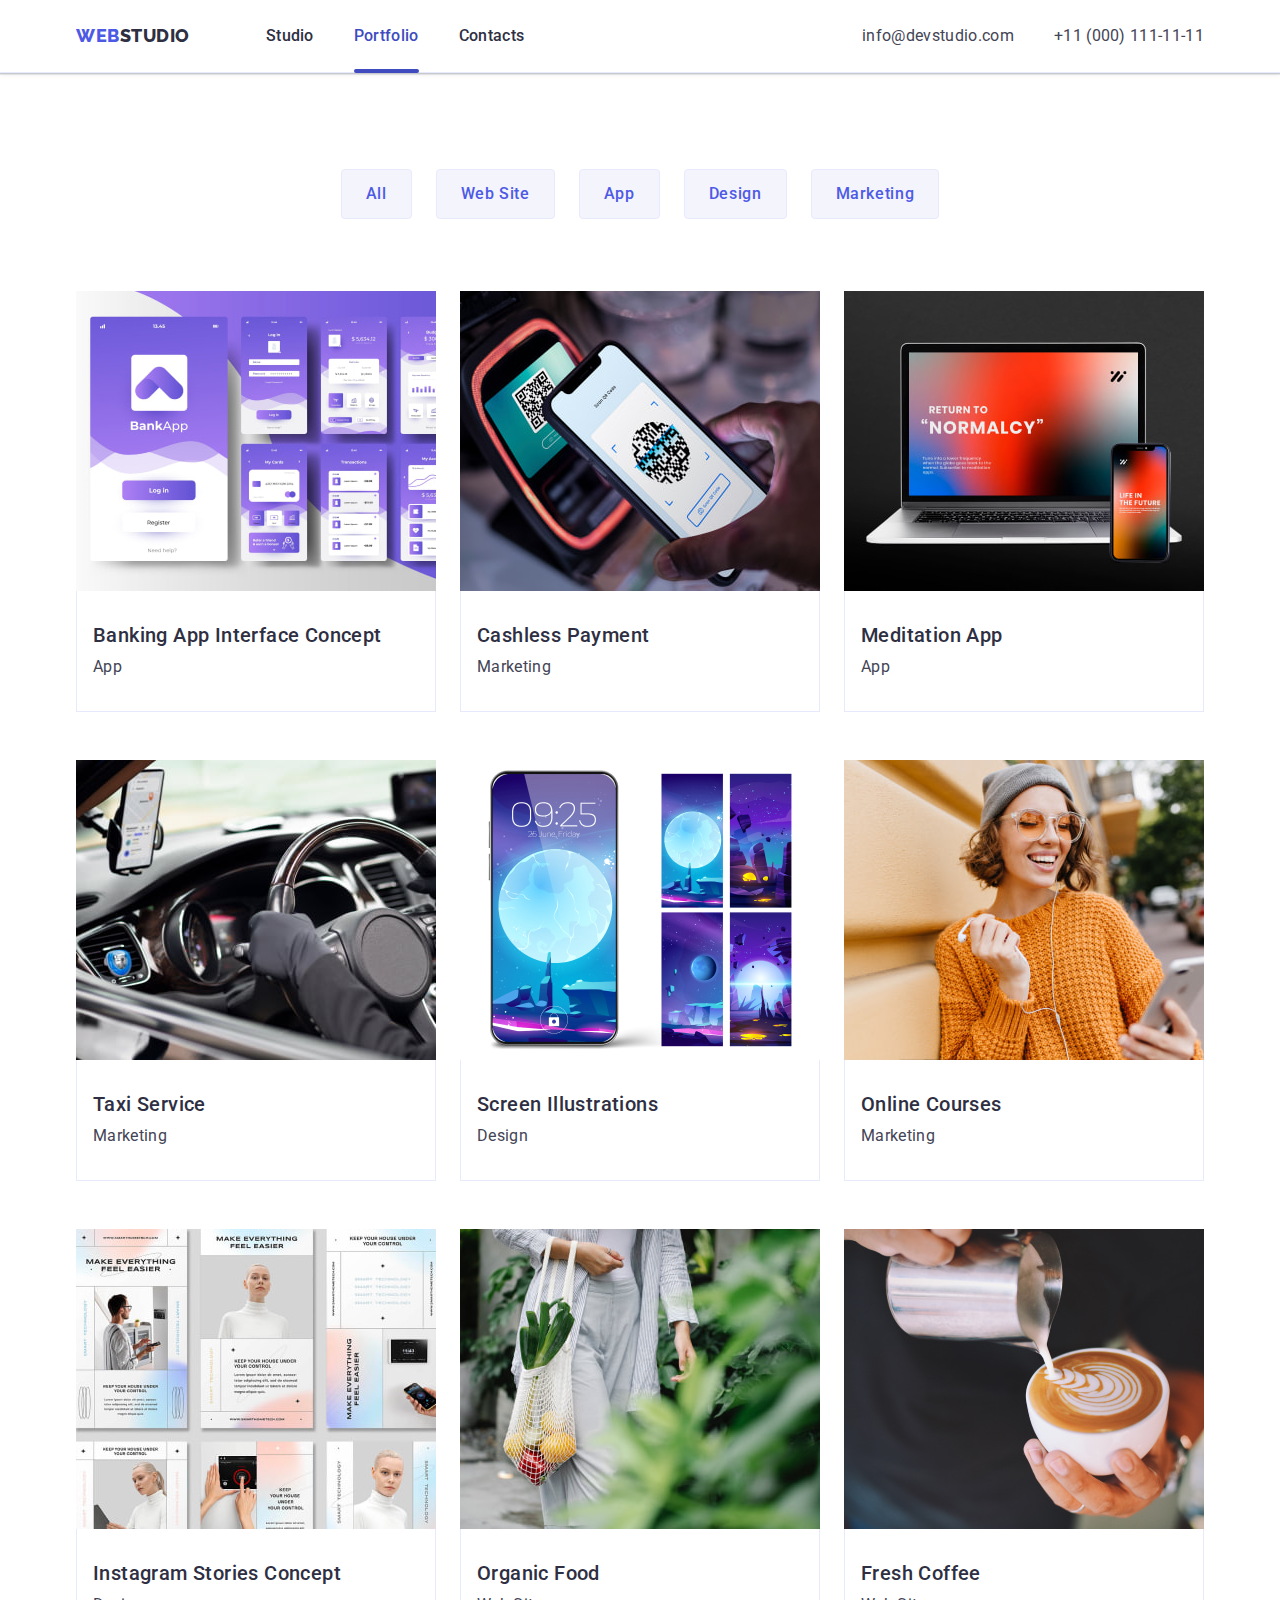
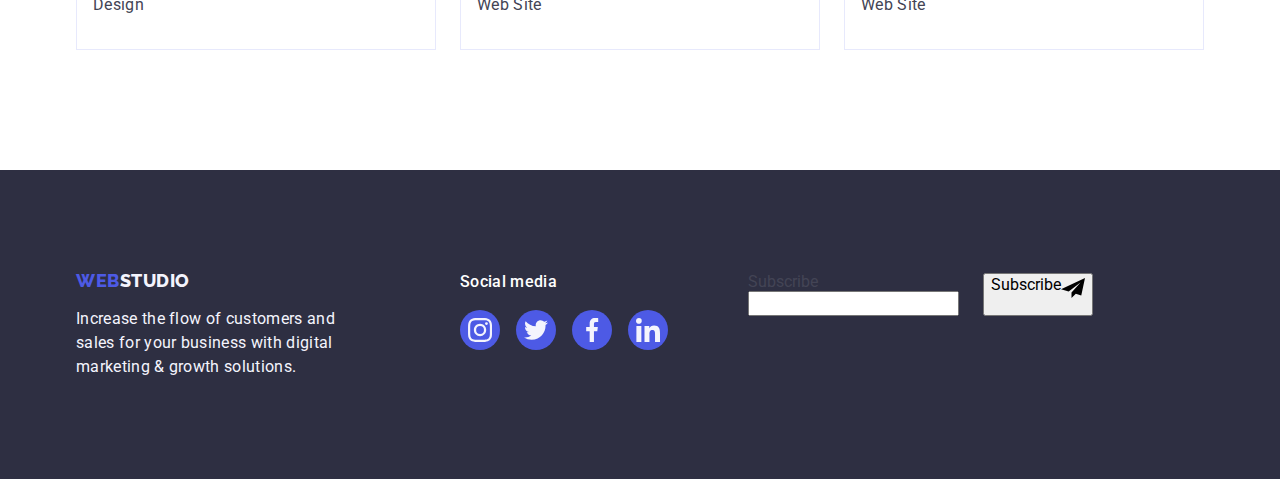
==== portfolio.html @ 2c48c75a "added new icons and update project files" ====
<!DOCTYPE html>
<html lang="en">
  <head>
    <meta charset="UTF-8" />
    <meta name="viewport" content="width=device-width, initial-scale=1.0" />
    <link rel="preconnect" href="https://fonts.googleapis.com" />
    <link rel="preconnect" href="https://fonts.gstatic.com" crossorigin />
    <link
      href="https://fonts.googleapis.com/css2?family=Raleway:wght@800&family=Roboto:wght@400;500;700;900&display=swap"
      rel="stylesheet"
    />
    <link
      rel="stylesheet"
      href="https://cdn.jsdelivr.net/npm/modern-normalize@2.0.0/modern-normalize.min.css"
    />
    <link rel="stylesheet" href="./css/styles.css" />
    <title>Portfolio - WebStudio</title>
  </head>
  <body>
    <header class="header">
      <div class="header-container container">
        <nav class="nav">
          <a href="./index.html" class="logo-header link"
            >Web<span class="logo-word">Studio</span></a
          >
          <ul class="nav-list list">
            <li><a href="./index.html" class="nav-list-item link">Studio</a></li>
            <li><a href="./portfolio.html" class="nav-list-item current link">Portfolio</a></li>
            <li><a href="" class="nav-list-item link">Contacts</a></li>
          </ul>
        </nav>
        <address>
          <ul class="header-adress-list list">
            <li>
              <a href="mailto:info@devstudio.com" class="header-adress-item link"
                >info@devstudio.com</a
              >
            </li>
            <li>
              <a href="tel:+110001111111" class="header-adress-item link">+11 (000) 111-11-11</a>
            </li>
          </ul>
        </address>
      </div>
    </header>
    <main>
      <section class="section-portfolio">
        <div class="container">
          <h1 class="visually-hidden">Portfolio section</h1>
          <ul class="portfolio-list-button list">
            <li><button type="button" class="button-portfolio">All</button></li>
            <li><button type="button" class="button-portfolio">Web Site</button></li>
            <li><button type="button" class="button-portfolio">App</button></li>
            <li><button type="button" class="button-portfolio">Design</button></li>
            <li><button type="button" class="button-portfolio">Marketing</button></li>
          </ul>
          <ul class="portfolio-list list">
            <li class="portfolio-list-item">
              <a href="" class="photo-box link"
                ><div class="overlay-box">
                  <img
                    src="./images/portfolio/img-8.jpg"
                    alt="No contact payment"
                    width="360"
                    height="300"
                  />
                  <p class="overlay overlay-text">
                    14 Stylish and User-Friendly App Design Concepts · Task Manager App · Calorie
                    Tracker App · Exotic Fruit Ecommerce App · Cloud Storage App
                  </p>
                </div>
                <div class="portfolio-photo-content">
                  <h2 class="photo-title">Banking App Interface Concept</h2>
                  <p class="photo-text">App</p>
                </div>
              </a>
            </li>
            <li class="portfolio-list-item">
              <a href="" class="photo-box link"
                ><div class="overlay-box">
                  <img
                    src="./images/portfolio/img-7.jpg"
                    alt="No contact payment"
                    width="360"
                    height="300"
                  />
                  <p class="overlay overlay-text">
                    14 Stylish and User-Friendly App Design Concepts · Task Manager App · Calorie
                    Tracker App · Exotic Fruit Ecommerce App · Cloud Storage App
                  </p>
                </div>
                <div class="portfolio-photo-content">
                  <h2 class="photo-title">Cashless Payment</h2>
                  <p class="photo-text">Marketing</p>
                </div>
              </a>
            </li>
            <li class="portfolio-list-item">
              <a href="" class="photo-box link"
                ><div class="overlay-box">
                  <img
                    src="./images/portfolio/img-6.jpg"
                    alt="No contact payment"
                    width="360"
                    height="300"
                  />
                  <p class="overlay overlay-text">
                    14 Stylish and User-Friendly App Design Concepts · Task Manager App · Calorie
                    Tracker App · Exotic Fruit Ecommerce App · Cloud Storage App
                  </p>
                </div>
                <div class="portfolio-photo-content">
                  <h2 class="photo-title">Meditation App</h2>
                  <p class="photo-text">App</p>
                </div>
              </a>
            </li>
            <li class="portfolio-list-item">
              <a href="" class="photo-box link"
                ><div class="overlay-box">
                  <img
                    src="./images/portfolio/img-5.jpg"
                    alt="Taxi serviceicons"
                    width="360"
                    height="300"
                  />
                  <p class="overlay overlay-text">
                    14 Stylish and User-Friendly App Design Concepts · Task Manager App · Calorie
                    Tracker App · Exotic Fruit Ecommerce App · Cloud Storage App
                  </p>
                </div>
                <div class="portfolio-photo-content">
                  <h2 class="photo-title">Taxi Service</h2>
                  <p class="photo-text">Marketing</p>
                </div>
              </a>
            </li>
            <li class="portfolio-list-item">
              <a href="" class="photo-box link"
                ><div class="overlay-box">
                  <img
                    src="./images/portfolio/img-4.jpg"
                    alt="No contact payment"
                    width="360"
                    height="300"
                  />
                  <p class="overlay overlay-text">
                    14 Stylish and User-Friendly App Design Concepts · Task Manager App · Calorie
                    Tracker App · Exotic Fruit Ecommerce App · Cloud Storage App
                  </p>
                </div>
                <div class="portfolio-photo-content">
                  <h2 class="photo-title">Screen Illustrations</h2>
                  <p class="photo-text">Design</p>
                </div>
              </a>
            </li>
            <li class="portfolio-list-item">
              <a href="" class="photo-box link"
                ><div class="overlay-box">
                  <img
                    src="./images/portfolio/img-3.jpg"
                    alt="No contact payment"
                    width="360"
                    height="300"
                  />
                  <p class="overlay overlay-text">
                    14 Stylish and User-Friendly App Design Concepts · Task Manager App · Calorie
                    Tracker App · Exotic Fruit Ecommerce App · Cloud Storage App
                  </p>
                </div>
                <div class="portfolio-photo-content">
                  <h2 class="photo-title">Online Courses</h2>
                  <p class="photo-text">Marketing</p>
                </div>
              </a>
            </li>
            <li class="portfolio-list-item">
              <a href="" class="photo-box link"
                ><div class="overlay-box">
                  <img
                    src="./images/portfolio/img-2.jpg"
                    alt="No contact payment"
                    width="360"
                    height="300"
                  />
                  <p class="overlay overlay-text">
                    14 Stylish and User-Friendly App Design Concepts · Task Manager App · Calorie
                    Tracker App · Exotic Fruit Ecommerce App · Cloud Storage App
                  </p>
                </div>
                <div class="portfolio-photo-content">
                  <h2 class="photo-title">Instagram Stories Concept</h2>
                  <p class="photo-text">Design</p>
                </div>
              </a>
            </li>
            <li class="portfolio-list-item">
              <a href="" class="photo-box link"
                ><div class="overlay-box">
                  <img
                    src="./images/portfolio/img-1.jpg"
                    alt="No contact payment"
                    width="360"
                    height="300"
                  />
                  <p class="overlay overlay-text">
                    14 Stylish and User-Friendly App Design Concepts · Task Manager App · Calorie
                    Tracker App · Exotic Fruit Ecommerce App · Cloud Storage App
                  </p>
                </div>
                <div class="portfolio-photo-content">
                  <h2 class="photo-title">Organic Food</h2>
                  <p class="photo-text">Web Site</p>
                </div>
              </a>
            </li>
            <li class="portfolio-list-item">
              <a href="" class="photo-box link"
                ><div class="overlay-box">
                  <img
                    src="./images/portfolio/img.jpg"
                    alt="No contact payment"
                    width="360"
                    height="300"
                  />
                  <p class="overlay overlay-text">
                    14 Stylish and User-Friendly App Design Concepts · Task Manager App · Calorie
                    Tracker App · Exotic Fruit Ecommerce App · Cloud Storage App
                  </p>
                </div>
                <div class="portfolio-photo-content">
                  <h2 class="photo-title">Fresh Coffee</h2>
                  <p class="photo-text">Web Site</p>
                </div>
              </a>
            </li>
          </ul>
        </div>
      </section>
    </main>
    <footer class="footer-back">
      <div class="footer-container container">
        <div class="footer-container-main">
          <a href="./index.html" class="footer-logo link"
            >Web<span class="footer-logo-word">Studio</span></a
          >
          <p class="footer-text">
            Increase the flow of customers and sales for your business with digital marketing &
            growth solutions.
          </p>
        </div>
        <div class="footer-container-media">
          <p class="footer-media-text">Social media</p>
          <ul class="footer-icons-list list">
            <li class="footer-icon-item">
              <a href="https://www.instagram.com/" target="_blank" class="footer-icon-circle link">
                <svg class="footer-icon" width="24" height="24">
                  <use href="./images/icons.svg#icon-instagram"></use>
                </svg>
              </a>
            </li>
            <li class="footer-icon-item">
              <a href="https://twitter.com/" target="_blank" class="footer-icon-circle link">
                <svg class="footer-icon" width="24" height="24">
                  <use href="./images/icons.svg#icon-twitter"></use>
                </svg>
              </a>
            </li>
            <li class="footer-icon-item">
              <a href="https://www.facebook.com/" target="_blank" class="footer-icon-circle link">
                <svg class="footer-icon" width="24" height="24">
                  <use href="./images/icons.svg#icon-facebook"></use>
                </svg>
              </a>
            </li>
            <li class="footer-icon-item">
              <a href="https://www.linkedin.com/" target="_blank" class="footer-icon-circle link">
                <svg class="footer-icon" width="24" height="24">
                  <use href="./images/icons.svg#icon-linkedin"></use>
                </svg>
              </a>
            </li>
          </ul>
        </div>
        <div class="footer-container-contact">
          <form class="subscribe-form">
            <label for="email" class="subscribe-label">Subscribe<input type="email" /></label>
          </form>
          <button class="subscribe-button">
            <span>Subscribe</span>
            <svg class="subscribe-icon" width="24" height="24">
              <use href="./images/icons.svg#icon-subscribe"></use>
            </svg>
          </button>
        </div>
      </div>
    </footer>
  </body>
</html>
---- css/styles.css ----
/*
|====================================
| CSS root
|====================================
*/

:root {
  --color-white: #ffffff;
  --color-iris: #4d5ae5;
  --color-slate: #434455;
  --color-cloud: #f4f4fd;
  --color-navy-blue: #2e2f42;
  --color-ocean: #404bbf;
}

/*
|====================================
| Base styles 
|====================================
*/

body {
  font-family: 'Roboto', sans-serif;
  font-size: 16px;
  color: var(--color-slate);
  background-color: var(--color-white);
}

img {
  display: block;
  max-width: 100%;
  height: auto;
}

h1,
h2,
h3,
h4,
h5,
h6,
p,
ul {
  margin: 0;
  padding: 0;
}

.link {
  text-decoration: none;
  font-style: normal;
}

.list {
  list-style-type: none;
}

.container {
  width: 1158px;
  margin-left: auto;
  margin-right: auto;
  padding-left: 15px;
  padding-right: 15px;
}

.nav {
  display: flex;
  align-items: center;
}

.visually-hidden {
  position: absolute;
  width: 1px;
  height: 1px;
  margin: -1px;
  border: 0;
  padding: 0;
  white-space: nowrap;
  clip-path: inset(100%);
  clip: rect(0 0 0 0);
  overflow: hidden;
}

/*
|====================================
| Header section
|====================================
*/

.logo-header {
  font-family: 'Raleway', sans-serif;
  text-transform: uppercase;
  letter-spacing: 0.03em;
  font-size: 18px;
  line-height: 1.17;
  font-weight: 800;
  color: var(--color-iris);
  margin-right: 76px;
}

.logo-word {
  color: var(--color-navy-blue);
}

.nav-list {
  letter-spacing: 0.02em;
  line-height: 1.5;
  font-weight: 500;
  display: flex;
  gap: 40px;
}

.nav-list-item {
  color: var(--color-navy-blue);
  letter-spacing: 0.02em;
  line-height: 1.5;
  font-weight: 500;
  display: block;
  padding: 24px 0;
  position: relative;
  transition: color 250ms cubic-bezier(0.4, 0, 0.2, 1);
}

.nav-list-item::after {
  display: block;
  content: '';
  position: absolute;
  width: 100%;
  height: 4px;
  left: 0;
  bottom: -1px;
  border-radius: 2px;
}

.nav-list-item.current::after {
  background-color: var(--color-ocean);
}

.nav-list-item.current {
  color: var(--color-ocean);
}

.nav-list-item:hover,
.header-adress-item:hover,
.nav-list-item:focus,
.header-adress-item:focus {
  color: var(--color-ocean);
}

.header-adress-list {
  letter-spacing: 0.02em;
  line-height: 1.5;
  font-style: normal;
  display: flex;
  gap: 40px;
}

.header-adress-item {
  color: var(--color-slate);
  letter-spacing: 0.02em;
  line-height: 1.5;
  font-style: normal;
  display: block;
  transition: color 250ms cubic-bezier(0.4, 0, 0.2, 1);
}

.header-container {
  display: flex;
  height: 72px;
  justify-content: space-between;
  align-items: center;
}

.header {
  border-bottom: 1px solid rgba(231, 233, 252, 1);
  box-shadow: 0px 1px 6px 0px rgba(46, 47, 66, 0.08), 0px 1px 1px 0px rgba(46, 47, 66, 0.16),
    0px 2px 1px 0px rgba(46, 47, 66, 0.08);
}

/*
|====================================
| Footer section
|====================================
*/

.footer-container {
  display: flex;
  align-items: baseline;
}

.footer-container-main {
  margin-right: 120px;
}

.footer-back {
  background-color: var(--color-navy-blue);
  padding: 100px 0;
}

.footer-text {
  color: var(--color-cloud);
  line-height: 1.5;
  letter-spacing: 0.02em;
  max-width: 264px;
}

.footer-logo {
  display: inline-block;
  color: var(--color-iris);
  font-family: 'Raleway', sans-serif;
  font-weight: 800;
  text-transform: uppercase;
  letter-spacing: 0.03em;
  font-size: 18px;
  line-height: 1.17;
  margin-bottom: 16px;
}

.footer-logo-word {
  color: var(--color-cloud);
}

.footer-container-media {
  margin-right: 80px;
}

.footer-media-text {
  color: #fff;
  font-size: 16px;
  font-style: normal;
  font-weight: 500;
  line-height: 1.5;
  letter-spacing: 0.32px;
  margin-bottom: 16px;
}

.footer-icons-list {
  display: flex;
  gap: 16px;
}

.footer-icon-item {
  flex-basis: calc((100% - 48px) / 4);
}

.footer-icon-circle {
  width: 40px;
  height: 40px;
  border-radius: 50%;
  display: flex;
  align-items: center;
  justify-content: center;
  background-color: var(--color-iris);
  transition: background-color 250ms cubic-bezier(0.4, 0, 0.2, 1);
}

.footer-icon {
  fill: var(--color-cloud);
}

.footer-icon-circle:hover,
.footer-icon-circle:focus {
  background-color: #31d0aa;
}

.footer-container-contact {
  display: flex;
  gap: 24px;
}

.subscribe-button {
  display: flex;
}

.subscribe-label {
  display: flex;
  flex-direction: column;
}

/*
|====================================
| Index.html
|====================================
*/

/*
|====================================
| Hero section
|====================================
*/

.hero {
  background-color: var(--color-navy-blue);
  background-image: linear-gradient(rgba(46, 47, 66, 0.7), rgba(46, 47, 66, 0.7)),
    url(../images/hero/hero-bg.jpg);
  background-repeat: no-repeat;
  background-position: center;
  background-size: cover;
  max-width: 1440px;
  margin: 0 auto;
  padding: 188px 0;
}

.title-hero {
  max-width: 496px;
  margin-left: auto;
  margin-right: auto;
  font-size: 56px;
  color: var(--color-white);
  font-weight: 700;
  text-align: center;
  letter-spacing: 0.02em;
  line-height: 1.07;
}

.button-index {
  font-family: 'Roboto', sans-serif;
  font-size: 16px;
  line-height: 1.5;
  font-weight: 500;
  background-color: var(--color-iris);
  display: block;
  border: none;
  border-radius: 4px;
  letter-spacing: 0.04em;
  color: var(--color-white);
  cursor: pointer;
  height: 56px;
  min-width: 169px;
  margin-left: auto;
  margin-right: auto;
  box-shadow: 0px 4px 4px 0px rgba(0, 0, 0, 0.15);
  margin-top: 48px;
  transition: background-color 250ms cubic-bezier(0.4, 0, 0.2, 1);
}

.button-index:hover,
.button-index:focus {
  background-color: var(--color-ocean);
}

/*
|====================================
| Benefits section
|====================================
*/

.text-benefits {
  color: var(--color-slate);
  line-height: 1.5;
  letter-spacing: 0.02em;
}

.benefits-section {
  padding: 120px 0;
}

.benefits-list-icon {
  flex-basis: calc((100% - 3 * 24px) / 4);
}

.benefits-list-item {
  flex-basis: calc((100% - 3 * 24px) / 4);
}

.benefits-list {
  display: flex;
  gap: 24px;
  padding: 0px;
}

.benefits-icons-box {
  display: flex;
  align-items: center;
  justify-content: center;
  height: 112px;
  margin-bottom: 8px;
  border-radius: 4px;
  background-color: var(--color-cloud);
}

.title-benefits {
  font-size: 20px;
  font-weight: 500;
  letter-spacing: 0.02em;
  line-height: 1.2;
  align-items: flex-start;
  color: var(--color-navy-blue);
  margin-bottom: 8px;
}

/*
|====================================
| Offer section
|====================================
*/

.title-offer {
  font-size: 36px;
  letter-spacing: 0.02em;
  font-weight: 700;
  line-height: 1.11;
  text-align: center;
  text-transform: capitalize;
  color: var(--color-navy-blue);
  margin-bottom: 72px;
}

.offer-list {
  display: flex;
  gap: 24px;
  padding: 0;
}

.offer-section {
  padding-bottom: 120px;
}

.offer-list-item {
  flex-basis: calc((100% - 3 * 16px) / 3);
}

/*
|====================================
| Team section
|====================================
*/

.title-team {
  font-size: 36px;
  letter-spacing: 0.02em;
  font-weight: 700;
  line-height: 1.11;
  text-align: center;
  text-transform: capitalize;
  color: var(--color-navy-blue);
  margin-bottom: 72px;
}

.title-team-list {
  font-size: 20px;
  font-weight: 500;
  letter-spacing: 0.02em;
  line-height: 1.2;
  text-align: center;
  color: var(--color-navy-blue);
  margin-bottom: 8px;
}

.section-team {
  background-color: #f4f4fd;
  color: var(--color-navy-blue);
  padding: 120px 0;
}

.text-team {
  color: var(--color-slate);
  letter-spacing: 0.02em;
  line-height: 1.5;
  text-align: center;
  margin-bottom: 8px;
}

.team-list {
  display: flex;
  gap: 24px;
  padding: 0;
}

.team-icon-circle:hover,
.team-icon-circle:focus {
  background-color: var(--color-ocean);
}

.team-list-item {
  background-color: var(--color-white);
  box-shadow: 0px 2px 1px 0px rgba(46, 47, 66, 0.08), 0px 1px 1px 0px rgba(46, 47, 66, 0.16),
    0px 1px 6px 0px rgba(46, 47, 66, 0.08);
  border-radius: 0px 0px 4px 4px;
  flex-basis: calc((100% - 72px) / 4);
}

.team-icons-list {
  display: flex;
  gap: 24px;
  justify-content: center;
}

.team-icon {
  fill: var(--color-cloud);
}

.team-icon-circle {
  width: 40px;
  height: 40px;
  border-radius: 50%;
  display: flex;
  align-items: center;
  justify-content: center;
  background-color: var(--color-iris);
  transition: background-color 250ms cubic-bezier(0.4, 0, 0.2, 1);
}

.team-photo-content {
  padding: 32px 0;
}

/*
|====================================
| Customers section
|====================================
*/

.customers-section {
  padding: 120px 0;
}

.customers-title {
  text-align: center;
  font-size: 36px;
  font-style: normal;
  font-weight: 700;
  line-height: 1.11;
  letter-spacing: 0.72px;
  text-transform: capitalize;
  margin-bottom: 72px;
  color: var(--color-navy-blue);
}

.customers-list {
  display: flex;
  gap: 24px;

  align-items: center;
  justify-content: center;
}

.customers-list-icon {
  flex-basis: calc((100% - 5 * 24px) / 6);
  height: 88px;
}

.customers-icon-link {
  display: flex;
  align-items: center;
  justify-content: center;
  height: 100%;
  width: 100%;
  color: #8e8f99;
  border: 1px solid #8e8f99;
  border-radius: 4px;
  fill: #8e8f99;
  transition: border-color 250ms cubic-bezier(0.4, 0, 0.2, 1),
    color 250ms cubic-bezier(0.4, 0, 0.2, 1);
}

.customers-icon-link:hover,
.customers-icon-link:focus {
  border-color: var(--color-ocean);
  color: var(--color-ocean);
  fill: var(--color-ocean);
}

.customers-icon {
  fill: currentColor;
}

/*
|====================================
| Portfolio.html
|====================================
*/

.section-portfolio {
  padding: 96px 0 120px 0;
}

.button-portfolio {
  font-family: 'Roboto', sans-serif;
  font-size: 16px;
  line-height: 1.5;
  border: 1px solid rgba(231, 233, 252, 1);
  border-color: #e7e9fc;
  background-color: var(--color-cloud);
  color: #4d5ae5;
  letter-spacing: 0.04em;
  text-align: center;
  font-weight: 500;
  cursor: pointer;
  padding: 12px 24px;
  border-radius: 4px;
  transition: color 250ms cubic-bezier(0.4, 0, 0.2, 1),
    background-color 250ms cubic-bezier(0.4, 0, 0.2, 1),
    border-color 250ms cubic-bezier(0.4, 0, 0.2, 1), box-shadow 250ms cubic-bezier(0.4, 0, 0.2, 1);
}

.button-portfolio:hover,
.button-portfolio:focus {
  box-shadow: 0px 3px 1px rgba(0, 0, 0, 0.1), 0px 2px 1px rgba(0, 0, 0, 0.08),
    0px 2px 2px rgba(0, 0, 0, 0.12);
  color: var(--color-white);
  background-color: var(--color-ocean);
  border: 1px solid transparent;
}

.photo-box {
  display: block;
  transition: box-shadow 250ms cubic-bezier(0.4, 0, 0.2, 1);
}

.photo-box:focus,
.photo-box:hover {
  box-shadow: 0px 1px 6px rgba(46, 47, 66, 0.08), 0px 1px 1px rgba(46, 47, 66, 0.16),
    0px 2px 1px rgba(46, 47, 66, 0.08);
}

.photo-title {
  color: var(--color-navy-blue);
  letter-spacing: 0.02em;
  font-weight: 500;
  font-size: 20px;
  line-height: 1.2;
  margin-bottom: 8px;
}

.photo-text {
  color: var(--color-slate);
  line-height: 1.5;
  letter-spacing: 0.02em;
}

.portfolio-list-button {
  display: flex;
  margin-bottom: 72px;
  gap: 24px;
  justify-content: center;
}

.portfolio-list {
  display: flex;
  flex-wrap: wrap;
  gap: 48px 24px;
  padding-left: 0;
}

.portfolio-list-item {
  flex-basis: calc((100% - 24px * 2) / 3);
}

.portfolio-photo-content {
  padding: 32px 16px;
  border: 1px solid #e7e9fc;
  border-top: none;
}

.overlay {
  position: absolute;
  top: 0;
  left: 0;
  height: 100%;
  width: 100%;
  padding: 40px 32px;
  background-color: var(--color-iris);
  transform: translateY(100%);
  transition: transform 250ms cubic-bezier(0.4, 0, 0.2, 1);
}

.overlay-box {
  position: relative;
  overflow: hidden;
}

.overlay-text {
  color: var(--cloud, #f4f4fd);
  font-size: 16px;
  line-height: 1.5;
  letter-spacing: 0.32px;
}

.photo-box:hover .overlay,
.photo-box:focus .overlay {
  transform: translateY(0%);
}

/*
|====================================
| Modal window
|====================================
*/

.backdrop {
  position: fixed;
  top: 0;
  left: 0;
  width: 100%;
  height: 100%;
  background-color: rgba(46, 47, 66, 0.4);
  transition: opacity 250ms cubic-bezier(0.4, 0, 0.2, 1),
    visibility 250ms cubic-bezier(0.4, 0, 0.2, 1);
}

.backdrop.is-hidden {
  opacity: 0;
  pointer-events: none;
  visibility: hidden;
}

.backdrop.is-hidden .modal {
  transform: translate(-50%, -70%);
  opacity: 0;
}

.modal {
  position: absolute;
  top: 50%;
  left: 50%;
  transform: translate(-50%, -50%);
  width: 408px;
  min-height: 584px;
  border-radius: 4px;
  background-color: #fcfcfc;
  box-shadow: 0px 2px 1px 0px rgba(0, 0, 0, 0.2), 0px 1px 3px 0px rgba(0, 0, 0, 0.12),
    0px 1px 1px 0px rgba(0, 0, 0, 0.14);
  transition: transform 250ms cubic-bezier(0.4, 0, 0.2, 1);
}

.modal-button {
  position: absolute;
  top: 24px;
  right: 24px;
  padding: 0;
  display: flex;
  align-items: center;
  justify-content: center;
  background-color: #e7e9fc;
  border-radius: 50%;
  border: 1px solid rgba(0, 0, 0, 0.1);
  width: 24px;
  height: 24px;
  cursor: pointer;
  transition: background-color 250ms cubic-bezier(0.4, 0, 0.2, 1),
    border 250ms cubic-bezier(0.4, 0, 0.2, 1);
}

.modal-button-icon {
  transition: fill 250ms cubic-bezier(0.4, 0, 0.2, 1);
}

.modal-button:hover,
.modal-button:focus {
  background-color: var(--color-ocean);
  border: none;
}

.modal-button:hover .modal-button-icon,
.modal-button:focus .modal-button-icon {
  fill: #ffffff;
}
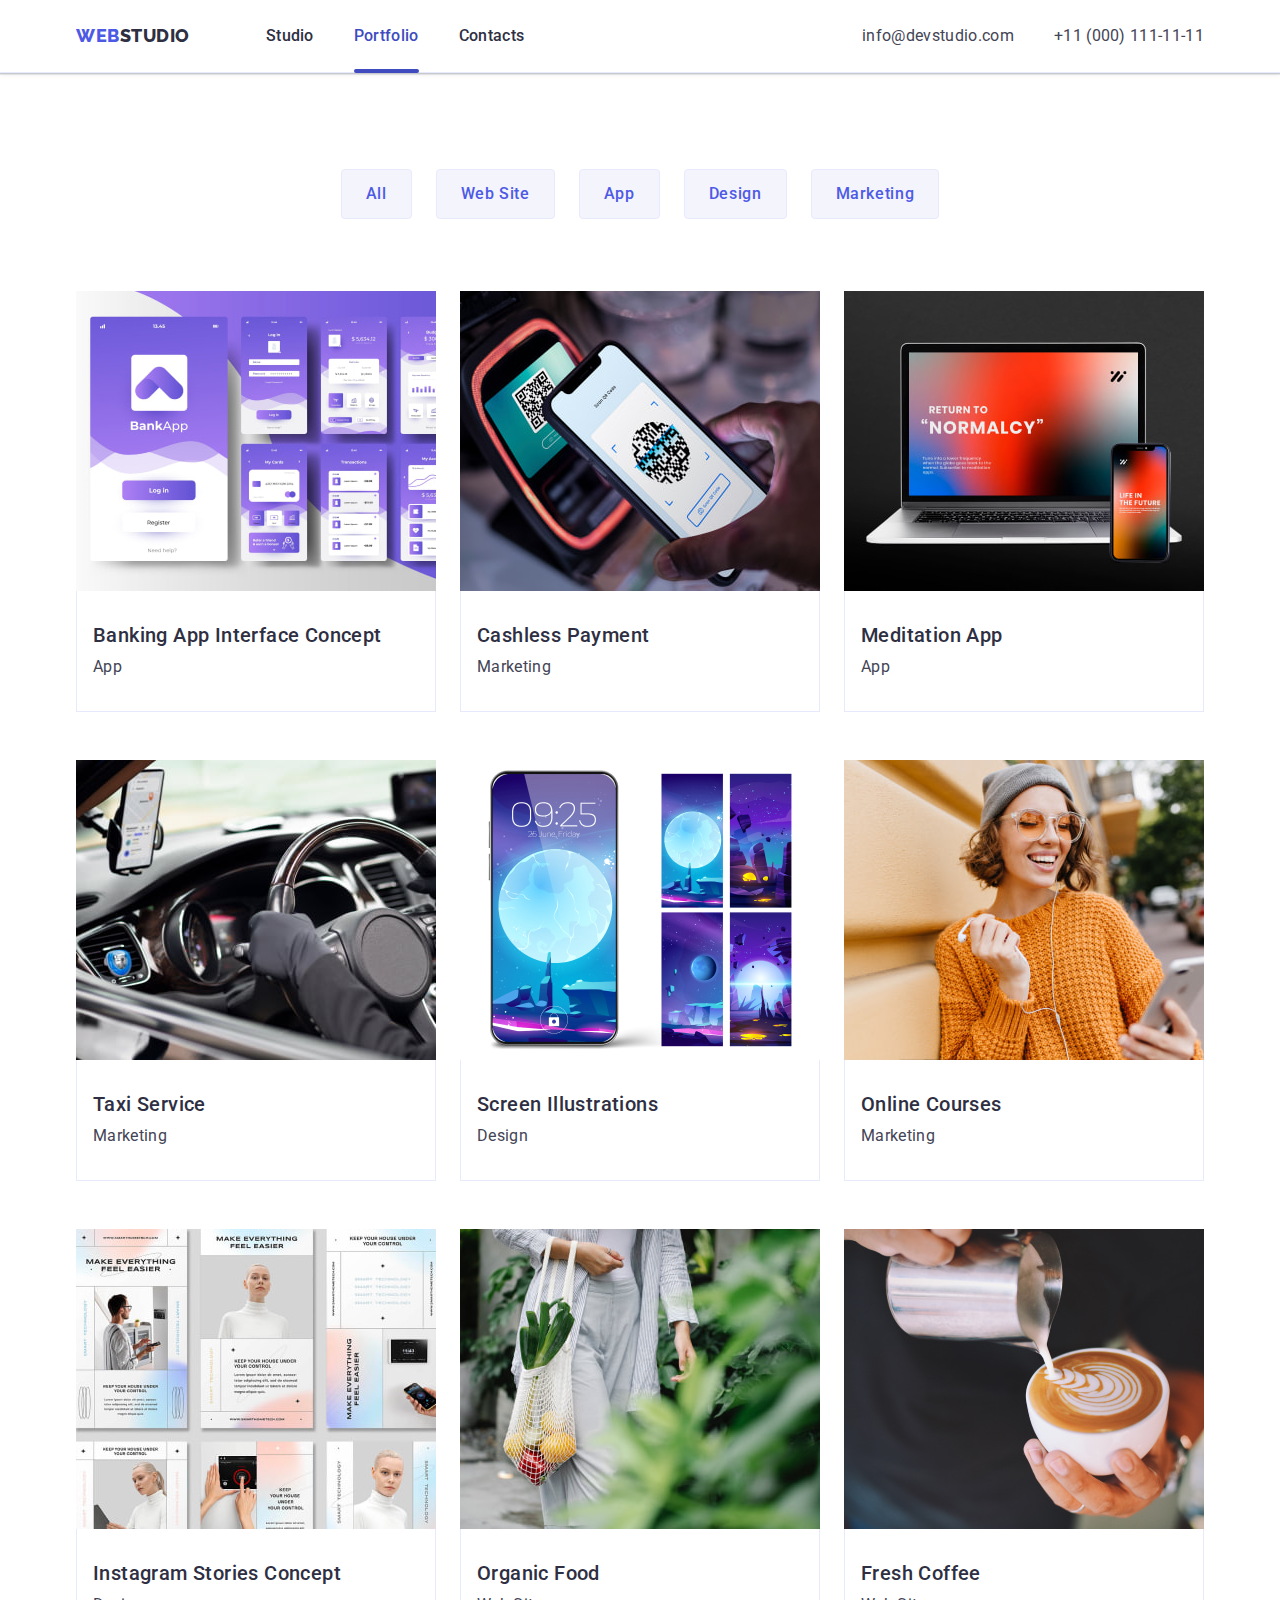
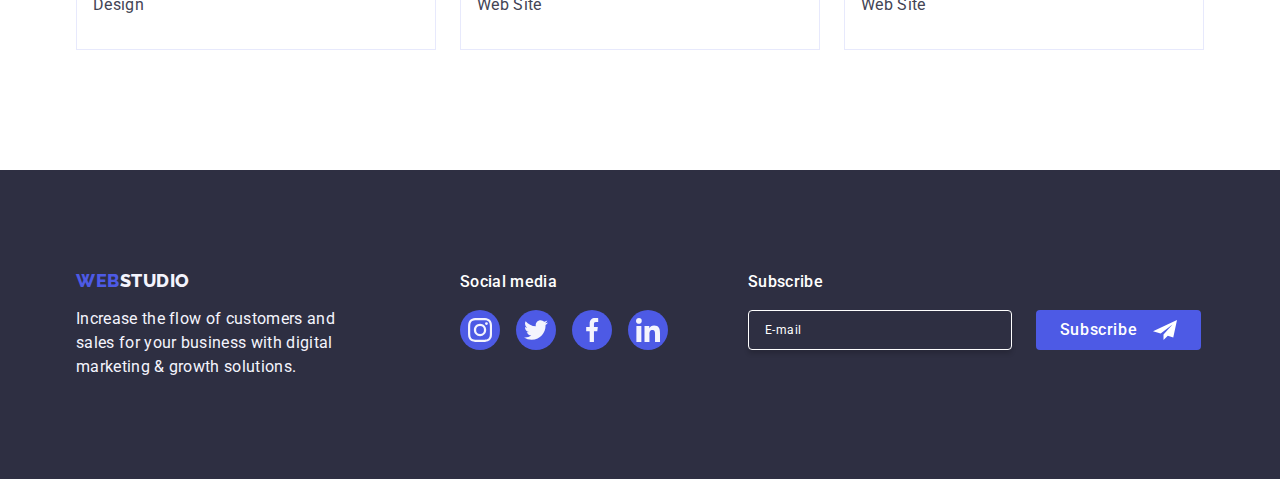
==== commit 2955e691: "update footer" ====
--- a/portfolio.html
+++ b/portfolio.html
@@ -284,15 +284,18 @@
           </ul>
         </div>
         <div class="footer-container-contact">
+          <p class="subscribe-title">Subscribe</p>
           <form class="subscribe-form">
-            <label for="email" class="subscribe-label">Subscribe<input type="email" /></label>
+            <label class="subscribe-label"
+              ><input type="email" placeholder="E-mail" name="sbscrp-email" class="subscribe-input"
+            /></label>
+            <button type="submit" class="subscribe-button">
+              Subscribe
+              <svg class="subscribe-icon" width="24" height="24">
+                <use href="./images/icons.svg#icon-subscribe"></use>
+              </svg>
+            </button>
           </form>
-          <button class="subscribe-button">
-            <span>Subscribe</span>
-            <svg class="subscribe-icon" width="24" height="24">
-              <use href="./images/icons.svg#icon-subscribe"></use>
-            </svg>
-          </button>
         </div>
       </div>
     </footer>
--- a/css/styles.css
+++ b/css/styles.css
@@ -262,17 +262,67 @@
 }
 
 .footer-container-contact {
+}
+
+.subscribe-title {
+  font-size: 16px;
+  font-style: normal;
+  font-weight: 500;
+  line-height: 1.5;
+  letter-spacing: 0.32px;
+  color: #ffffff;
+  margin-bottom: 16px;
+}
+
+.subscribe-form {
   display: flex;
   gap: 24px;
 }
 
+.subscribe-input {
+  width: 264px;
+  height: 40px;
+  border: 1px solid #ffffff;
+  background-color: transparent;
+  font-size: 12px;
+  line-height: 1.5;
+  letter-spacing: 0.04em;
+  padding-left: 16px;
+  box-shadow: 0px 4px 4px 0px rgba(0, 0, 0, 0.15);
+  border-radius: 4px;
+  color: #ffffff;
+}
+
+.subscribe-input::placeholder {
+  color: #ffffff;
+}
+
 .subscribe-button {
-  display: flex;
-}
-
-.subscribe-label {
-  display: flex;
-  flex-direction: column;
+  min-width: 165px;
+  height: 40px;
+  display: flex;
+  align-items: center;
+  justify-content: center;
+  font-family: 'Roboto', sans-serif;
+  font-size: 16px;
+  font-weight: 500;
+  line-height: 1.5;
+  letter-spacing: 0.04em;
+  color: #ffffff;
+  cursor: pointer;
+  background-color: var(--color-iris);
+  border: none;
+  border-radius: 4px;
+}
+
+.subscribe-button:hover,
+.subscribe-button:focus {
+  background-color: var(--color-ocean);
+}
+
+.subscribe-icon {
+  margin-left: 16px;
+  fill: #ffffff;
 }
 
 /*
